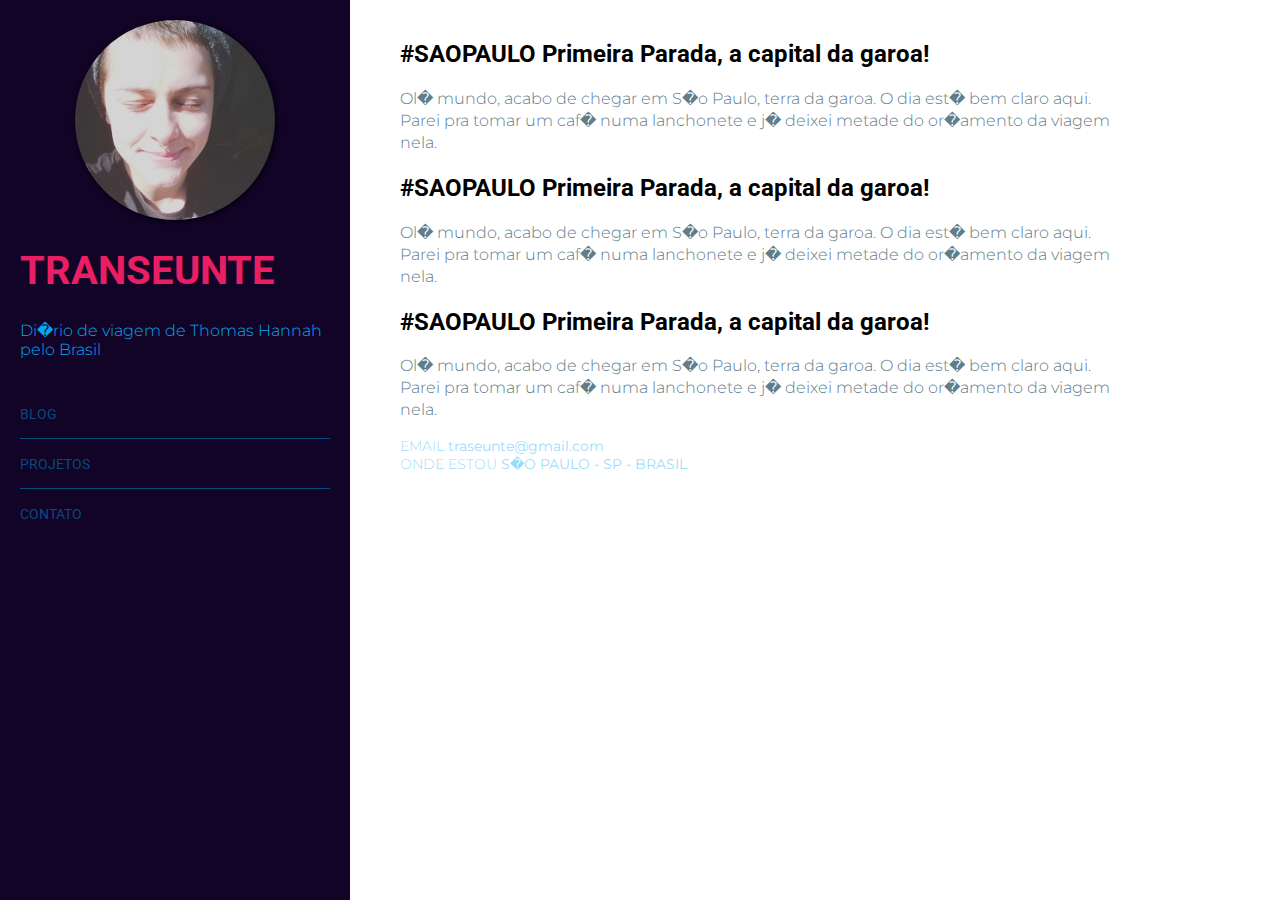
==== index.html @ 47c15a59 "Primeiro commit" ====
<!DOCTYPE html>	
<html>
<head>
	 <meta charset="UTF-8">
	<link href="https://fonts.googleapis.com/css?family=Montserrat:300,300i,400,400i,500,600,700|Roboto:300,300i,400,400i,500,500i,700,700i" rel="stylesheet">
	<link rel="stylesheet" type="text/css" href="estilo.css">
</head>
<body>
<sidebar id="topoSite" class="topoSite">
<div class="minhaFoto">

</div>
<div class="topoSite-logo">
<div class="logo">
	<h1>TRANSEUNTE</h1>
	<span>Di�rio de viagem de Thomas Hannah pelo Brasil</span>
</div>
</div>
<div id="menuTopo" class="menuTopo">
	<ul class="menuTopo-itens">
		<li><a href="#">BLOG</a></li>
		<li><a href="#">PROJETOS</a></li>
		<li><a href="#">CONTATO</a></li>
	</ul>
</div>
<!-- <div class="contatoImediato">
<span>EMAIL <strong>traseunte@gmail.com</strong></span><br><span>ONDE ESTOU <strong>S�O PAULO - SP - BRASIL</strong></span>
</div> -->
</sidebar>
<div class="conteudo">
	<article class="conteudo-blog-post">
		<header><h2>#SAOPAULO Primeira Parada, a capital da garoa!</h2>
		<p>Ol� mundo, acabo de chegar em S�o Paulo, terra da garoa. O dia est� bem claro aqui. Parei pra tomar um caf� numa lanchonete e j� deixei metade do or�amento da viagem nela.</p>
	</article>
<article class="conteudo-blog-post">
		<header><h2>#SAOPAULO Primeira Parada, a capital da garoa!</h2>
		<p>Ol� mundo, acabo de chegar em S�o Paulo, terra da garoa. O dia est� bem claro aqui. Parei pra tomar um caf� numa lanchonete e j� deixei metade do or�amento da viagem nela.</p>
	</article>
<article class="conteudo-blog-post">
		<header><h2>#SAOPAULO Primeira Parada, a capital da garoa!</h2>
		<p>Ol� mundo, acabo de chegar em S�o Paulo, terra da garoa. O dia est� bem claro aqui. Parei pra tomar um caf� numa lanchonete e j� deixei metade do or�amento da viagem nela.</p>
	</article>
	<div class="contatoImediato">
<span>EMAIL <strong>traseunte@gmail.com</strong></span><br><span>ONDE ESTOU <strong>S�O PAULO - SP - BRASIL</strong></span>
</div>
</div>
</body>
</html>
---- estilo.css ----
body {
    margin: 0;
    padding: 0;
    width: 100%;
    box-sizing: border-box;
	font-family: 'Roboto', sans-serif;
}
p {
    color:#607d8b;
    line-height:22px;
    font-size: 16px;
}
p, span {
    font-family: 'Montserrat', sans-serif;
    font-weight:300;
}
img {
    max-width: 100%;
}
.minhaFoto {
    box-shadow: 1px 1px 5px #000000;
    height: 200px;
    width: 200px;
    border-radius: 50%;
    overflow: hidden;
    background-image: url(images/eu.jpg);
    background-position: center center;
    background-repeat: no-repeat;
    background-size: 100%;
    margin: 0 auto;
}
.topoSite {
	width: 35%;
    height: 100vh;
    max-width:350px;
    display: table;
    float: left;
    padding: 20px;
    background: #110427;
    color: #03A9F4;
    box-sizing: border-box;
}
.conteudo {
    float: left;
    width: 65%;
    display: table;
    padding: 20px 50px;
    box-sizing: border-box;
}
.logo h1{
    color: #E91E63;
    font-size: 40px;
    font-family: 'Roboto', sans-serif;
}
.contatoImediato {
    color: rgba(3, 169, 244, 0.43);
    font-size: 14px;
}
/*menu*/
.menuTopo {
    margin: 30px 0;
    display: table;
    width: 100%;
}
.menuTopo-itens {
    padding:0;
    margin: 0;
}
.menuTopo-itens li {
    list-style: none;
    display: block;
    float: left;
    width: 100%;
    padding: 15px 0;
}
.menuTopo-itens li:first-child {
    border-bottom: 1px solid rgba(3, 169, 244, 0.43);
}
.menuTopo-itens li:last-child {
    border-top: 1px solid rgba(3, 169, 244, 0.43);   
}
.menuTopo-itens li a {
    text-decoration: none;
    color: rgba(3, 169, 244, 0.43);
    font-size: 14px;
    font-weight:400 ;
    /*font-family: 'Montserrat', sans-serif;*/
}
.menuTopo-itens li a:hover {
    font-weight: 700;
    color: rgba(255, 255, 255, 0.67);
}
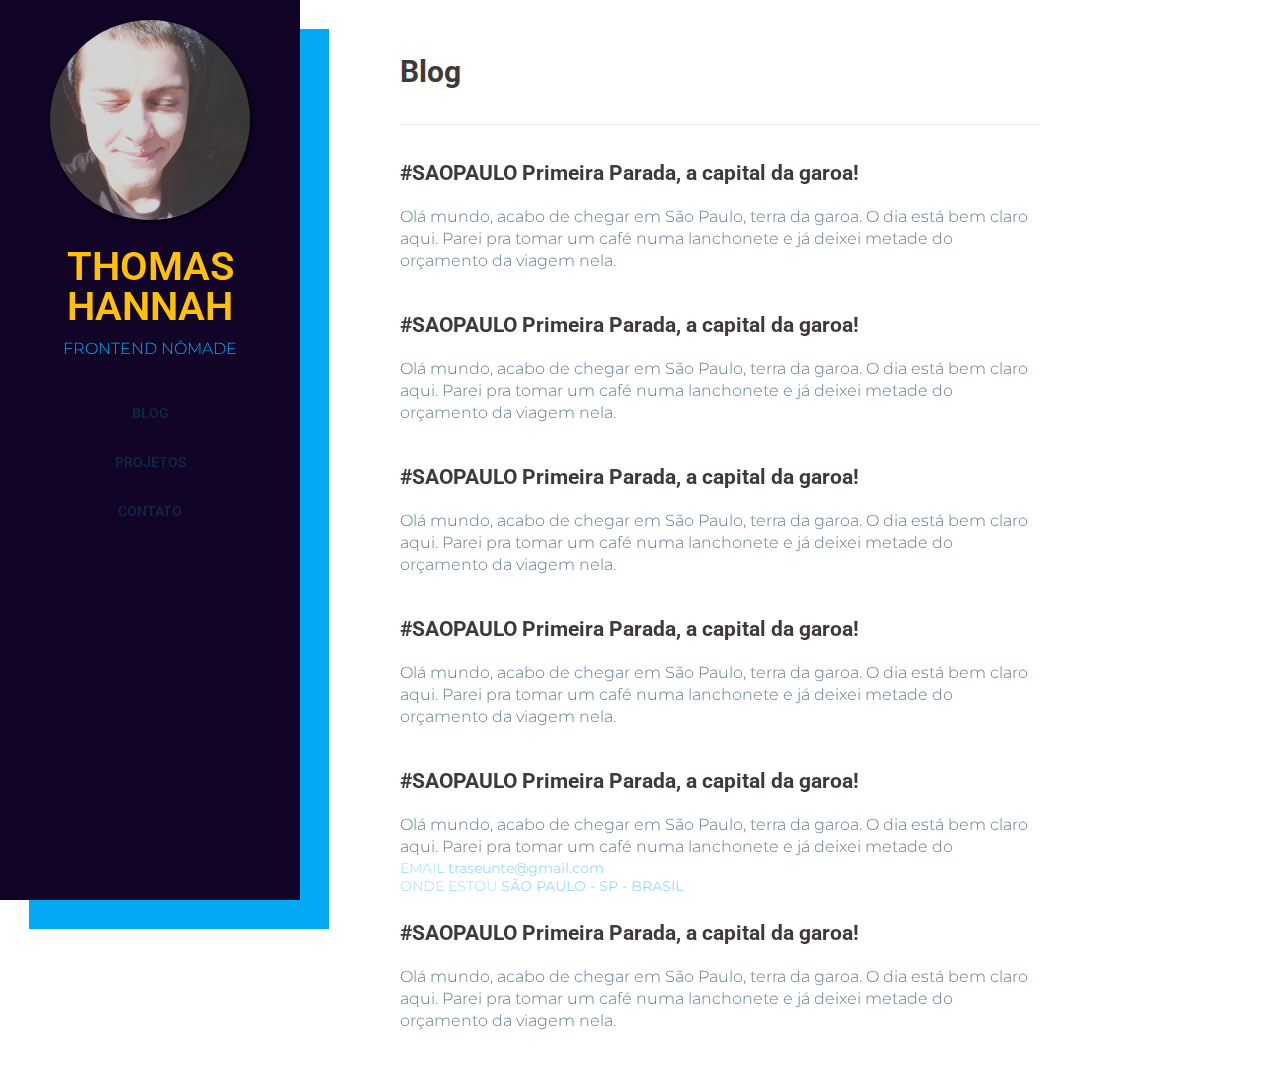
==== commit 58d24415: "Mais implementações no layout" ====
--- a/index.html
+++ b/index.html
@@ -1,9 +1,10 @@
 <!DOCTYPE html>	
 <html>
 <head>
-	 <meta charset="UTF-8">
+	<meta charset="UTF-8">
 	<link href="https://fonts.googleapis.com/css?family=Montserrat:300,300i,400,400i,500,600,700|Roboto:300,300i,400,400i,500,500i,700,700i" rel="stylesheet">
 	<link rel="stylesheet" type="text/css" href="estilo.css">
+	<link rel="stylesheet" type="text/css" href="icons/font/flaticon.css"> 
 </head>
 <body>
 <sidebar id="topoSite" class="topoSite">
@@ -12,8 +13,8 @@
 </div>
 <div class="topoSite-logo">
 <div class="logo">
-	<h1>TRANSEUNTE</h1>
-	<span>Di�rio de viagem de Thomas Hannah pelo Brasil</span>
+	<h1>Thomas Hannah</h1>
+	<span>FRONTEND NÔMADE</span>
 </div>
 </div>
 <div id="menuTopo" class="menuTopo">
@@ -24,24 +25,51 @@
 	</ul>
 </div>
 <!-- <div class="contatoImediato">
-<span>EMAIL <strong>traseunte@gmail.com</strong></span><br><span>ONDE ESTOU <strong>S�O PAULO - SP - BRASIL</strong></span>
+<span>EMAIL <strong>traseunte@gmail.com</strong></span><br><span>ONDE ESTOU <strong>SÃO PAULO - SP - BRASIL</strong></span>
 </div> -->
+<div class="redes-sociais">
+<!-- 	<span class="flaticon-github-character"></span>
+	<span class="flaticon-twitter-logo-silhouette"></span>
+	<span class="flaticon-facebook-letter-logo"></span> -->
+	<br>
+	<span class="flaticon-github-logo"></span>
+	<span class="flaticon-twitter-logo-button"></span>
+	<span class="flaticon-facebook-logo-button"></span>
+</div>
 </sidebar>
 <div class="conteudo">
-	<article class="conteudo-blog-post">
-		<header><h2>#SAOPAULO Primeira Parada, a capital da garoa!</h2>
-		<p>Ol� mundo, acabo de chegar em S�o Paulo, terra da garoa. O dia est� bem claro aqui. Parei pra tomar um caf� numa lanchonete e j� deixei metade do or�amento da viagem nela.</p>
-	</article>
-<article class="conteudo-blog-post">
-		<header><h2>#SAOPAULO Primeira Parada, a capital da garoa!</h2>
-		<p>Ol� mundo, acabo de chegar em S�o Paulo, terra da garoa. O dia est� bem claro aqui. Parei pra tomar um caf� numa lanchonete e j� deixei metade do or�amento da viagem nela.</p>
-	</article>
-<article class="conteudo-blog-post">
-		<header><h2>#SAOPAULO Primeira Parada, a capital da garoa!</h2>
-		<p>Ol� mundo, acabo de chegar em S�o Paulo, terra da garoa. O dia est� bem claro aqui. Parei pra tomar um caf� numa lanchonete e j� deixei metade do or�amento da viagem nela.</p>
-	</article>
+	<header class="titulo-secao">
+		<h2>Blog</h2>
+		<hr style="color:#eee;background-color:#eee;border:none;height: 1px;width: 50%;text-align: left;float: left;">
+	</header>
+	<div class="container-posts">
+		<article class="conteudo-blog-post">
+			<header><h3>#SAOPAULO Primeira Parada, a capital da garoa!</h3></header>
+			<p>Olá mundo, acabo de chegar em São Paulo, terra da garoa. O dia está bem claro aqui. Parei pra tomar um café numa lanchonete e já deixei metade do orçamento da viagem nela.</p>
+		</article>
+		<article class="conteudo-blog-post">
+			<header><h3>#SAOPAULO Primeira Parada, a capital da garoa!</h3></header>
+			<p>Olá mundo, acabo de chegar em São Paulo, terra da garoa. O dia está bem claro aqui. Parei pra tomar um café numa lanchonete e já deixei metade do orçamento da viagem nela.</p>
+		</article>
+		<article class="conteudo-blog-post">
+			<header><h3>#SAOPAULO Primeira Parada, a capital da garoa!</h3></header>
+			<p>Olá mundo, acabo de chegar em São Paulo, terra da garoa. O dia está bem claro aqui. Parei pra tomar um café numa lanchonete e já deixei metade do orçamento da viagem nela.</p>
+		</article>
+		<article class="conteudo-blog-post">
+			<header><h3>#SAOPAULO Primeira Parada, a capital da garoa!</h3></header>
+			<p>Olá mundo, acabo de chegar em São Paulo, terra da garoa. O dia está bem claro aqui. Parei pra tomar um café numa lanchonete e já deixei metade do orçamento da viagem nela.</p>
+		</article>
+		<article class="conteudo-blog-post">
+			<header><h3>#SAOPAULO Primeira Parada, a capital da garoa!</h3></header>
+			<p>Olá mundo, acabo de chegar em São Paulo, terra da garoa. O dia está bem claro aqui. Parei pra tomar um café numa lanchonete e já deixei metade do orçamento da viagem nela.</p>
+		</article>
+		<article class="conteudo-blog-post">
+			<header><h3>#SAOPAULO Primeira Parada, a capital da garoa!</h3></header>
+			<p>Olá mundo, acabo de chegar em São Paulo, terra da garoa. O dia está bem claro aqui. Parei pra tomar um café numa lanchonete e já deixei metade do orçamento da viagem nela.</p>
+		</article>
+	</div>
 	<div class="contatoImediato">
-<span>EMAIL <strong>traseunte@gmail.com</strong></span><br><span>ONDE ESTOU <strong>S�O PAULO - SP - BRASIL</strong></span>
+<span>EMAIL <strong>traseunte@gmail.com</strong></span><br><span>ONDE ESTOU <strong>SÃO PAULO - SP - BRASIL</strong></span>
 </div>
 </div>
 </body>
--- a/estilo.css
+++ b/estilo.css
@@ -27,34 +27,77 @@
     background-position: center center;
     background-repeat: no-repeat;
     background-size: 100%;
-    margin: 0 auto;
+    margin: 0 auto; 
 }
 .topoSite {
-	width: 35%;
+    box-shadow: 29px 29px rgb(3, 169, 244);
     height: 100vh;
-    max-width:350px;
+    max-width:300px;
     display: table;
     float: left;
     padding: 20px;
     background: #110427;
     color: #03A9F4;
     box-sizing: border-box;
+    position: fixed;
+}
+.redes-sociais {
+    text-align: center;
+    font-size: 18px;
+    color: rgba(0, 188, 212, 0.2);
+
 }
 .conteudo {
     float: left;
     width: 65%;
     display: table;
-    padding: 20px 50px;
+    padding: 0px 100px;
     box-sizing: border-box;
+    position: relative;
+    margin-left: 300px;
+}
+.conteudo header {
+    font-size: 20px;
+    color: #403939;
+}
+.titulo-secao {
+    padding-top: 29px;
+    background: #fff;
+    position: fixed;
+    width: 100%;
+    left: 400px;
+}
+.container-posts {
+    margin-top: 160px;
+}
+.container-posts header {
+    font-size: 18px;
+}
+.container-posts article {
+    margin-bottom: 40px;
 }
 .logo h1{
-    color: #E91E63;
+    color: #FFC107;
     font-size: 40px;
     font-family: 'Roboto', sans-serif;
+    text-align: center;
+    text-transform: uppercase;
+    font-weight: 600;
+    line-height: 40px;
+    margin-bottom: 12px;
+}
+.logo span {
+    display: block;
+    text-align: center;
+    font-family: 'Montserrat', sans-serif;
 }
 .contatoImediato {
     color: rgba(3, 169, 244, 0.43);
     font-size: 14px;
+    position: fixed;
+    bottom: 5px;
+    background: #fff;
+    width: 100%;
 }
 /*menu*/
 .menuTopo {
@@ -72,18 +115,19 @@
     float: left;
     width: 100%;
     padding: 15px 0;
+    text-align: center;
 }
-.menuTopo-itens li:first-child {
+/*.menuTopo-itens li:first-child {
     border-bottom: 1px solid rgba(3, 169, 244, 0.43);
 }
 .menuTopo-itens li:last-child {
     border-top: 1px solid rgba(3, 169, 244, 0.43);   
-}
+}*/
 .menuTopo-itens li a {
     text-decoration: none;
-    color: rgba(3, 169, 244, 0.43);
+    color: rgba(0, 188, 212, 0.2);
     font-size: 14px;
-    font-weight:400 ;
+    font-weight:500 ;
     /*font-family: 'Montserrat', sans-serif;*/
 }
 .menuTopo-itens li a:hover {
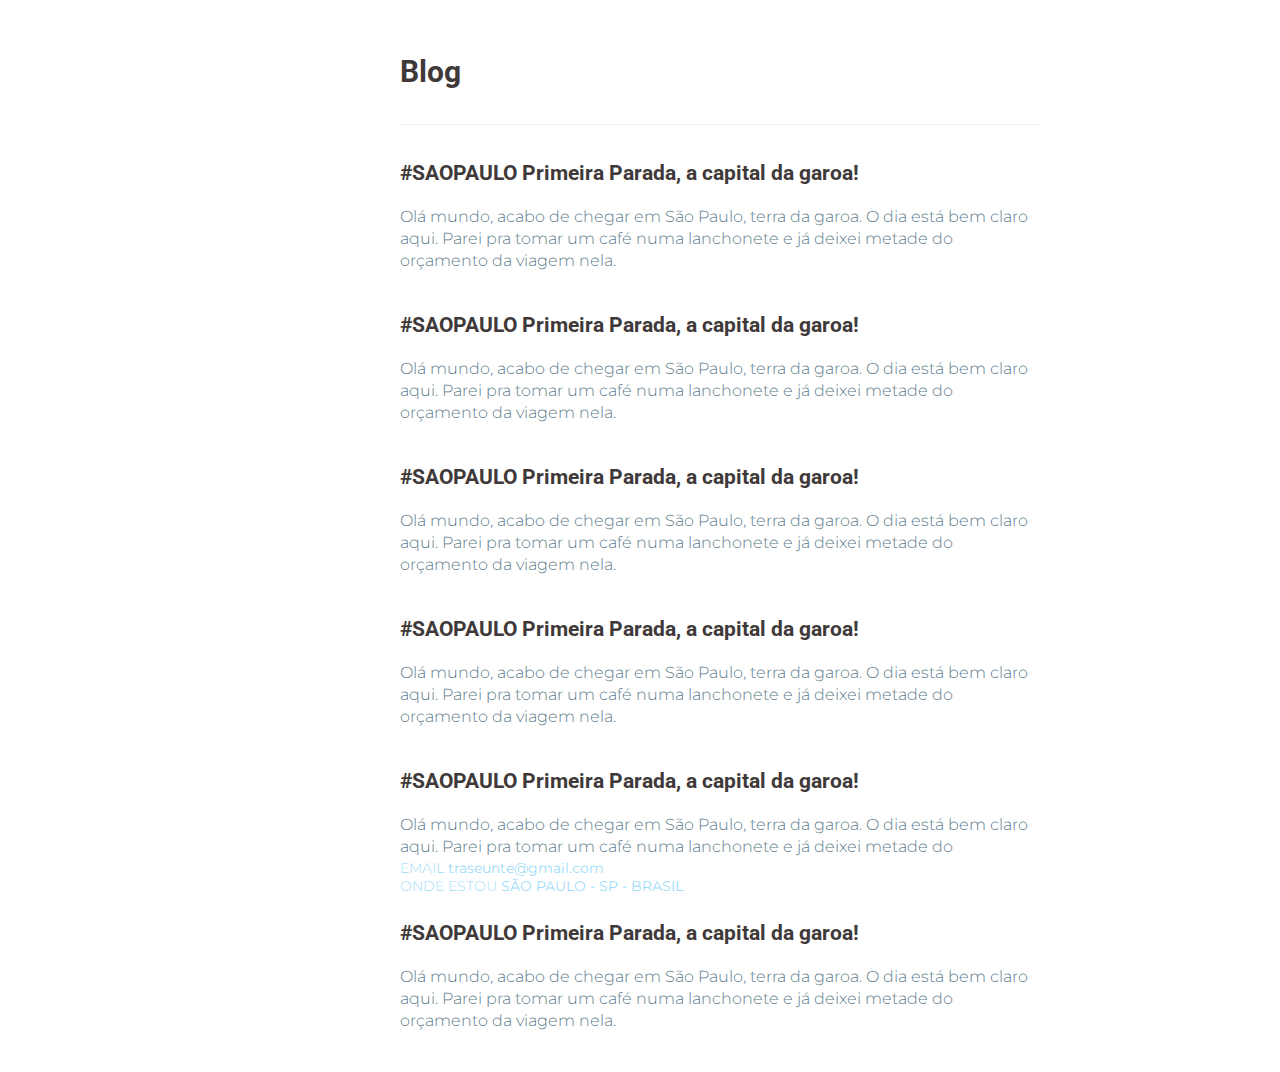
==== commit e769c291: "Implementação inicial do responsivo e incluído arquivo de template para separar o html do topo do si" ====
--- a/index.html
+++ b/index.html
@@ -2,45 +2,24 @@
 <html>
 <head>
 	<meta charset="UTF-8">
+	<meta name="viewport" content="width=device-width, initial-scale=1 user-scalabe=no">
+	<script src="https://www.w3schools.com/lib/w3.js"></script>
 	<link href="https://fonts.googleapis.com/css?family=Montserrat:300,300i,400,400i,500,600,700|Roboto:300,300i,400,400i,500,500i,700,700i" rel="stylesheet">
 	<link rel="stylesheet" type="text/css" href="estilo.css">
 	<link rel="stylesheet" type="text/css" href="icons/font/flaticon.css"> 
 </head>
 <body>
-<sidebar id="topoSite" class="topoSite">
-<div class="minhaFoto">
+<!-- TOPO -->
+<div w3-include-html="topo-site.html"></div>
+<script>
+w3.includeHTML('topo-site.html');
+</script>
 
-</div>
-<div class="topoSite-logo">
-<div class="logo">
-	<h1>Thomas Hannah</h1>
-	<span>FRONTEND NÔMADE</span>
-</div>
-</div>
-<div id="menuTopo" class="menuTopo">
-	<ul class="menuTopo-itens">
-		<li><a href="#">BLOG</a></li>
-		<li><a href="#">PROJETOS</a></li>
-		<li><a href="#">CONTATO</a></li>
-	</ul>
-</div>
-<!-- <div class="contatoImediato">
-<span>EMAIL <strong>traseunte@gmail.com</strong></span><br><span>ONDE ESTOU <strong>SÃO PAULO - SP - BRASIL</strong></span>
-</div> -->
-<div class="redes-sociais">
-<!-- 	<span class="flaticon-github-character"></span>
-	<span class="flaticon-twitter-logo-silhouette"></span>
-	<span class="flaticon-facebook-letter-logo"></span> -->
-	<br>
-	<span class="flaticon-github-logo"></span>
-	<span class="flaticon-twitter-logo-button"></span>
-	<span class="flaticon-facebook-logo-button"></span>
-</div>
-</sidebar>
+<!-- CONTEUDO -->
 <div class="conteudo">
 	<header class="titulo-secao">
 		<h2>Blog</h2>
-		<hr style="color:#eee;background-color:#eee;border:none;height: 1px;width: 50%;text-align: left;float: left;">
+		<hr>
 	</header>
 	<div class="container-posts">
 		<article class="conteudo-blog-post">
--- a/estilo.css
+++ b/estilo.css
@@ -1,136 +1,192 @@
-body {
-    margin: 0;
-    padding: 0;
-    width: 100%;
-    box-sizing: border-box;
-	font-family: 'Roboto', sans-serif;
-}
-p {
-    color:#607d8b;
-    line-height:22px;
-    font-size: 16px;
-}
-p, span {
-    font-family: 'Montserrat', sans-serif;
-    font-weight:300;
-}
-img {
-    max-width: 100%;
-}
-.minhaFoto {
-    box-shadow: 1px 1px 5px #000000;
-    height: 200px;
-    width: 200px;
-    border-radius: 50%;
-    overflow: hidden;
-    background-image: url(images/eu.jpg);
-    background-position: center center;
-    background-repeat: no-repeat;
-    background-size: 100%;
-    margin: 0 auto; 
-}
-.topoSite {
-    box-shadow: 29px 29px rgb(3, 169, 244);
-    height: 100vh;
-    max-width:300px;
-    display: table;
-    float: left;
-    padding: 20px;
-    background: #110427;
-    color: #03A9F4;
-    box-sizing: border-box;
-    position: fixed;
-}
-.redes-sociais {
-    text-align: center;
-    font-size: 18px;
-    color: rgba(0, 188, 212, 0.2);
+/*==========  Mobile First Method  ==========*/
+    @-ms-viewport{
+      width: device-width;
+    }
+    /* Custom, iPhone Retina */ 
+    @media (min-width: 320px) {
+        body {
+            margin: 0;
+            padding: 0;
+            width: 100%;
+            box-sizing: border-box;
+            font-family: 'Roboto', sans-serif;
+        }
+        p, span {
+            font-family: 'Montserrat', sans-serif;
+            font-weight:300;
+        }
+        p {
+            color:#607d8b;
+            line-height:22px;
+            font-size: 16px;
+        }
+        img {
+            max-width: 100%;
+        }
+        .minhaFoto {
+            box-shadow: 1px 1px 5px #000000;
+            height: 200px;
+            width: 200px;
+            border-radius: 50%;
+            overflow: hidden;
+            background-image: url(images/eu.jpg);
+            background-position: center center;
+            background-repeat: no-repeat;
+            background-size: 100%;
+            margin: 0 auto; 
+        }
+        .topoSite {
+            border-bottom: 29px solid rgb(3, 169, 244);
+            width:100%;
+            display: table;
+            padding: 20px;
+            background: #110427;
+            color: #03A9F4;
+            box-sizing: border-box;
+            position: relative;
+        }
+        .redes-sociais {
+            text-align: center;
+            color: rgba(0, 188, 212, 0.2);
+        }
+        .redes-sociais span {
+            font-size: 24px;
+        }
+        .redes-sociais span:hover {
+            color: #fff;
+        }
+        .conteudo {
+            float: left;
+            width: 100%;
+            display: table;
+            padding: 0px 15px;
+            box-sizing: border-box;
+            position: relative;
+        }
+        .conteudo header {
+            font-size: 20px;
+            color: #403939;
+        }
+        .titulo-secao {
+            padding-top: 29px;
+            background: #fff;
+            width: 100%;
+            position: relative;
+        }
+        .titulo-secao hr {
+            color:#eee;
+            background-color:#eee;
+            border:none;
+            height: 1px;
+            width: 100%;
+            text-align: left;
+            float: left;
+        }
+        .container-posts header {
+            font-size: 18px;
+        }
+        .container-posts article {
+            margin-bottom: 40px;
+        }
+        .logo h1{
+            color: #FFC107;
+            font-size: 40px;
+            font-family: 'Roboto', sans-serif;
+            text-align: center;
+            text-transform: uppercase;
+            font-weight: 600;
+            line-height: 40px;
+            margin-bottom: 12px;
+        }
+        .logo span {
+            display: block;
+            text-align: center;
+            font-family: 'Montserrat', sans-serif;
+        }
+        .contatoImediato {
+            color: rgba(3, 169, 244, 0.43);
+            font-size: 14px;
+            background: #fff;
+            width: 100%;
+        }
+        /*menu*/
+        .menuTopo {
+            margin: 30px 0;
+            display: table;
+            width: 100%;
+        }
+        .menuTopo-itens {
+            padding:0;
+            margin: 0;
+        }
+        .menuTopo-itens li {
+            list-style: none;
+            display: block;
+            float: left;
+            width: 100%;
+            padding: 15px 0;
+            text-align: center;
+        }
+        .menuTopo-itens li a {
+            text-decoration: none;
+            color: rgba(0, 188, 212, 0.2);
+            font-size: 16px;
+            font-weight:500 ;
+        }
+        .menuTopo-itens li a:hover {
+            font-weight: 700;
+            color: rgba(255, 255, 255, 0.67);
+        }
+    }
 
-}
-.conteudo {
-    float: left;
-    width: 65%;
-    display: table;
-    padding: 0px 100px;
-    box-sizing: border-box;
-    position: relative;
-    margin-left: 300px;
-}
-.conteudo header {
-    font-size: 20px;
-    color: #403939;
-}
-.titulo-secao {
-    padding-top: 29px;
-    background: #fff;
-    position: fixed;
-    width: 100%;
-    left: 400px;
-}
-.container-posts {
-    margin-top: 160px;
-}
-.container-posts header {
-    font-size: 18px;
-}
-.container-posts article {
-    margin-bottom: 40px;
-}
-.logo h1{
-    color: #FFC107;
-    font-size: 40px;
-    font-family: 'Roboto', sans-serif;
-    text-align: center;
-    text-transform: uppercase;
-    font-weight: 600;
-    line-height: 40px;
-    margin-bottom: 12px;
-}
-.logo span {
-    display: block;
-    text-align: center;
-    font-family: 'Montserrat', sans-serif;
-}
-.contatoImediato {
-    color: rgba(3, 169, 244, 0.43);
-    font-size: 14px;
-    position: fixed;
-    bottom: 5px;
-    background: #fff;
-    width: 100%;
-}
-/*menu*/
-.menuTopo {
-    margin: 30px 0;
-    display: table;
-    width: 100%;
-}
-.menuTopo-itens {
-    padding:0;
-    margin: 0;
-}
-.menuTopo-itens li {
-    list-style: none;
-    display: block;
-    float: left;
-    width: 100%;
-    padding: 15px 0;
-    text-align: center;
-}
-/*.menuTopo-itens li:first-child {
-    border-bottom: 1px solid rgba(3, 169, 244, 0.43);
-}
-.menuTopo-itens li:last-child {
-    border-top: 1px solid rgba(3, 169, 244, 0.43);   
-}*/
-.menuTopo-itens li a {
-    text-decoration: none;
-    color: rgba(0, 188, 212, 0.2);
-    font-size: 14px;
-    font-weight:500 ;
-    /*font-family: 'Montserrat', sans-serif;*/
-}
-.menuTopo-itens li a:hover {
-    font-weight: 700;
-    color: rgba(255, 255, 255, 0.67);
-}
+    /* Extra Small Devices, Phones */ 
+    /*@media (min-width: 480px) {
+
+    }*/
+
+    /* Small Devices, Tablets */
+    @media (min-width: 768px) {
+        .titulo-secao hr {
+            width: 50%;
+        }
+        .topoSite {
+            box-shadow: 29px 29px rgb(3, 169, 244);
+            width: 300px;
+            position: fixed;
+            height: 100vh;
+            float: left;
+            border-bottom: none;
+        }
+        .conteudo {
+            width: 65%;
+            padding: 0px 100px;
+            margin-left: 300px;
+        }
+        .titulo-secao {
+            position: fixed;
+            left: 400px;
+        }
+        .container-posts {
+            margin-top: 160px;
+        }
+        .logo h1{
+            margin-bottom: 12px;
+        }
+        .contatoImediato {
+            position: fixed;
+            bottom: 5px;
+        }
+        .menuTopo-itens li a {
+            font-size: 16px;
+        }
+    }
+
+    /* Medium Devices, Desktops */
+    @media only screen and (min-width : 992px) {
+        
+    }
+
+    /* Large Devices, Wide Screens */
+    /*@media only screen and (min-width : 1200px) {
+
+    }*/--- a/icons/font/flaticon.css
+++ b/icons/font/flaticon.css
@@ -0,0 +1,37 @@
+	/*
+  	Flaticon icon font: Flaticon
+  	Creation date: 29/07/2017 05:57
+  	*/
+
+@font-face {
+  font-family: "Flaticon";
+  src: url("./Flaticon.eot");
+  src: url("./Flaticon.eot?#iefix") format("embedded-opentype"),
+       url("./Flaticon.woff") format("woff"),
+       url("./Flaticon.ttf") format("truetype"),
+       url("./Flaticon.svg#Flaticon") format("svg");
+  font-weight: normal;
+  font-style: normal;
+}
+
+@media screen and (-webkit-min-device-pixel-ratio:0) {
+  @font-face {
+    font-family: "Flaticon";
+    src: url("./Flaticon.svg#Flaticon") format("svg");
+  }
+}
+
+[class^="flaticon-"]:before, [class*=" flaticon-"]:before,
+[class^="flaticon-"]:after, [class*=" flaticon-"]:after {   
+  font-family: Flaticon;
+        font-size: 20px;
+font-style: normal;
+margin-left: 20px;
+}
+
+.flaticon-twitter-logo-silhouette:before { content: "\f100"; }
+.flaticon-twitter-logo-button:before { content: "\f101"; }
+.flaticon-facebook-letter-logo:before { content: "\f102"; }
+.flaticon-facebook-logo-button:before { content: "\f103"; }
+.flaticon-github-character:before { content: "\f104"; }
+.flaticon-github-logo:before { content: "\f105"; }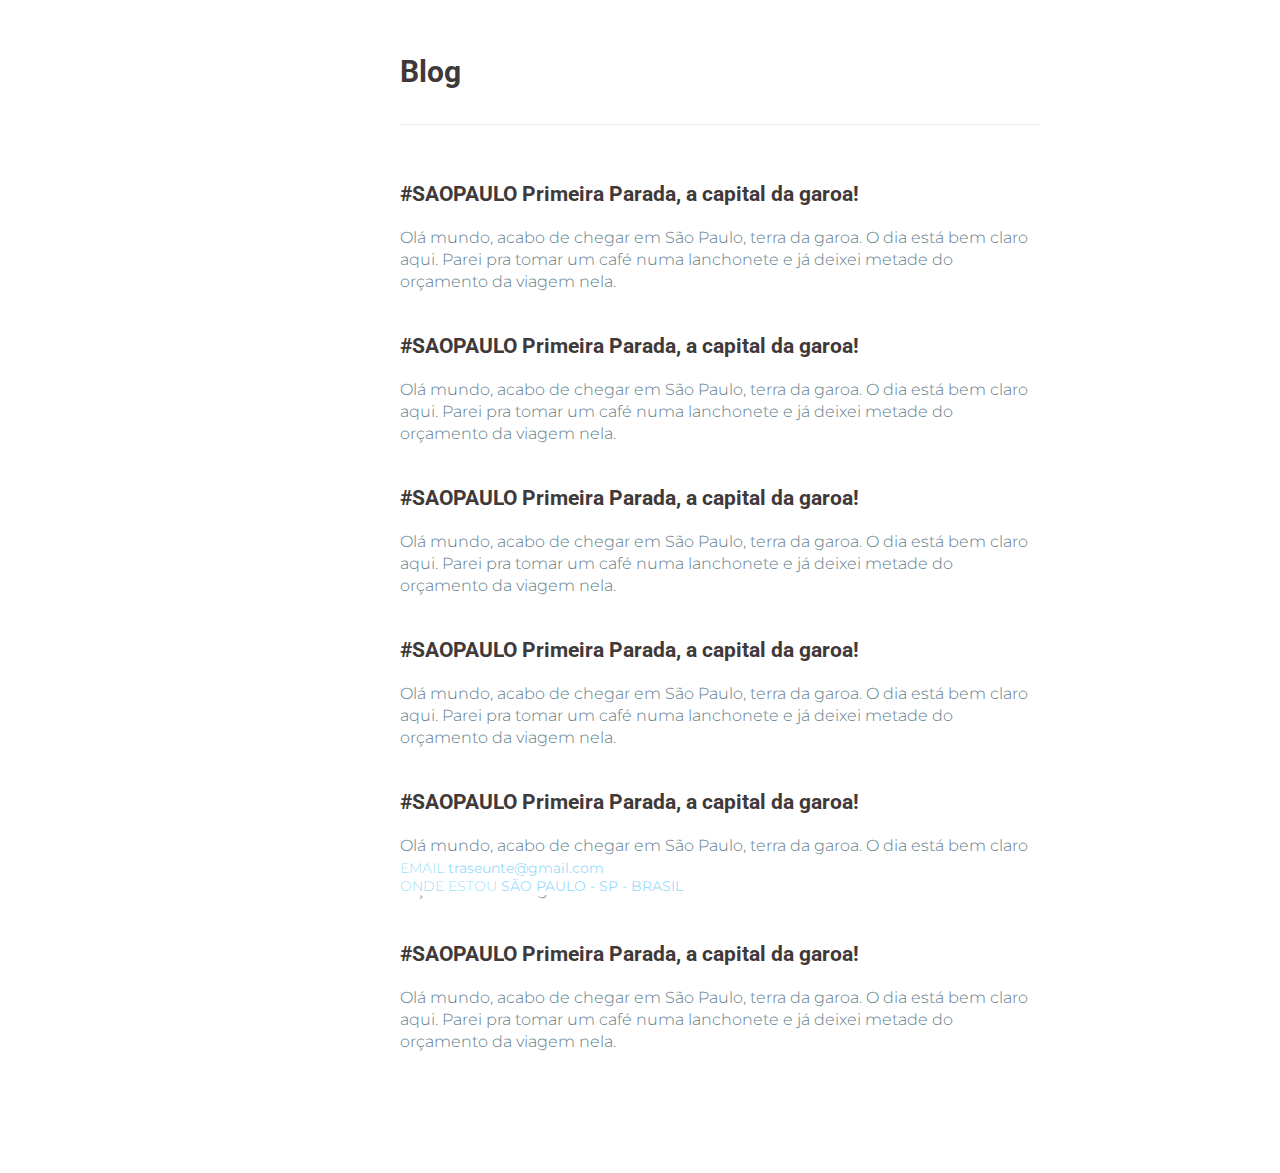
==== commit 825ae673: "Nova página de projetos" ====
--- a/index.html
+++ b/index.html
@@ -21,7 +21,7 @@
 		<h2>Blog</h2>
 		<hr>
 	</header>
-	<div class="container-posts">
+	<div class="container container-posts">
 		<article class="conteudo-blog-post">
 			<header><h3>#SAOPAULO Primeira Parada, a capital da garoa!</h3></header>
 			<p>Olá mundo, acabo de chegar em São Paulo, terra da garoa. O dia está bem claro aqui. Parei pra tomar um café numa lanchonete e já deixei metade do orçamento da viagem nela.</p>
--- a/estilo.css
+++ b/estilo.css
@@ -1,4 +1,4 @@
-/*==========  Mobile First Method  ==========*/
+==========  Mobile First Method  ==========*/
     @-ms-viewport{
       width: device-width;
     }
@@ -58,7 +58,7 @@
         .conteudo {
             float: left;
             width: 100%;
-            display: table;
+            
             padding: 0px 15px;
             box-sizing: border-box;
             position: relative;
@@ -137,6 +137,35 @@
             font-weight: 700;
             color: rgba(255, 255, 255, 0.67);
         }
+        /*PROJETOS*/
+        .portfolio,
+        .experimentos,
+        .links-uteis {
+            width: 100%;
+            float: left;
+        }
+        .layout {
+            width: 100%;
+            height: 320px;
+            background-position: top;
+            background-size: cover;
+            position: relative;
+            overflow: hidden;
+            padding:0;
+            float:left;
+            margin-bottom: 20px;
+        }
+        .layout-nome {
+            display: block;
+            position: absolute;
+            bottom: 0;
+            padding: 20px 15px;
+            width: 100%;
+            background-color: #03A9F4;
+            color: #fff;
+            box-sizing: border-box;
+            margin:0;
+        }
     }
 
     /* Extra Small Devices, Phones */ 
@@ -166,8 +195,12 @@
             position: fixed;
             left: 400px;
         }
-        .container-posts {
+        .container-posts,
+        .container {
             margin-top: 160px;
+            padding-bottom: 80px;
+            display: table;
+            width: 100%;
         }
         .logo h1{
             margin-bottom: 12px;
@@ -179,6 +212,22 @@
         .menuTopo-itens li a {
             font-size: 16px;
         }
+        /*Projetos*/
+        .layout {
+            width: 30%;
+            float:left;
+            margin-right: 3.33%;
+        }
+        .layout:nth-child(3n+3){
+            margin-right: 0;
+        }
+        .layout:hover .layout-nome {
+            display: block;
+        }
+        .layout-nome {
+            display: none;
+            margin:0;
+        }
     }
 
     /* Medium Devices, Desktops */
@@ -189,4 +238,4 @@
     /* Large Devices, Wide Screens */
     /*@media only screen and (min-width : 1200px) {
 
-    }*/+    }